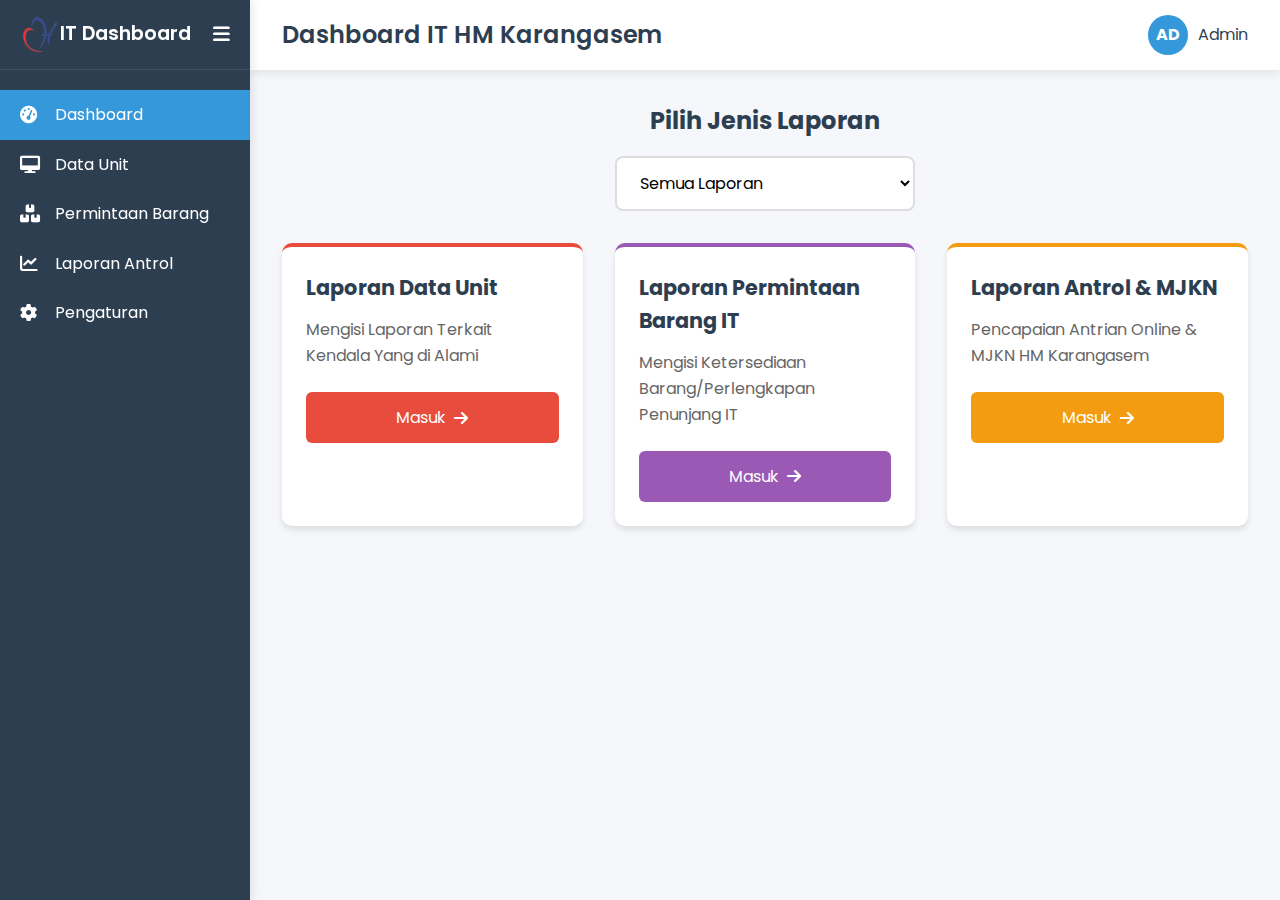
==== index.html @ a9769c3c "index.html" ====
<!DOCTYPE html>
<html lang="en">
<head>
    <meta charset="UTF-8">
    <meta name="viewport" content="width=device-width, initial-scale=1.0">
    <title>Dashboard Laporan IT</title>
    <link rel="stylesheet" href="style.css">
    <link rel="stylesheet" href="https://cdnjs.cloudflare.com/ajax/libs/font-awesome/6.0.0-beta3/css/all.min.css">
    <link href="https://fonts.googleapis.com/css2?family=Roboto+Mono:wght@300;400;500;700&family=Poppins:wght@300;400;500;600;700&display=swap" rel="stylesheet">
</head>
<body>
    <div class="app-container">
        <!-- Sidebar -->
        <aside class="sidebar">
            <div class="sidebar-header">
                <div style="display: flex; align-items: center;">
                    <img src="logo.png" alt="Logo" class="logo">
                    <span class="logo-text">IT Dashboard</span>
                </div>
                <button class="toggle-btn">
                    <i class="fas fa-bars"></i>
                </button>
            </div>
            
            <nav class="sidebar-menu">
                <a href="#" class="menu-item active">
                    <i class="fas fa-tachometer-alt menu-icon"></i>
                    <span class="menu-text">Dashboard</span>
                </a>
                <a href="#" class="menu-item">
                    <i class="fas fa-desktop menu-icon"></i>
                    <span class="menu-text">Data Unit</span>
                </a>
                <a href="#" class="menu-item">
                    <i class="fas fa-boxes menu-icon"></i>
                    <span class="menu-text">Permintaan Barang</span>
                </a>
                <a href="#" class="menu-item">
                    <i class="fas fa-chart-line menu-icon"></i>
                    <span class="menu-text">Laporan Antrol</span>
                </a>
                <a href="#" class="menu-item">
                    <i class="fas fa-cog menu-icon"></i>
                    <span class="menu-text">Pengaturan</span>
                </a>
            </nav>
        </aside>

        <!-- Main Content -->
        <div class="main-content">
            <header>
                <div class="header-title">Dashboard IT HM Karangasem</div>
                <div class="user-profile">
                    <div class="user-avatar">AD</div>
                    <span>Admin</span>
                </div>
            </header>

            <main>
                <section class="filter-section">
                    <h2>Pilih Jenis Laporan</h2>
                    <select id="reportType">
                        <option value="all">Semua Laporan</option>
                        <option value="hardware">Laporan Data Unit</option>
                        <option value="software">Laporan Permintaan Barang IT</option>
                        <option value="report">Laporan Pencapaian Antrol / MJKN</option>
                    </select>
                </section>

                <section class="report-container">
                    <div class="report-card hardware">
                        <h3>Laporan Data Unit</h3>
                        <p>Mengisi Laporan Terkait Kendala Yang di Alami</p>
                        <button>Masuk <i class="fas fa-arrow-right"></i></button>
                    </div>

                    <div class="report-card software">
                        <h3>Laporan Permintaan Barang IT</h3>
                        <p>Mengisi Ketersediaan Barang/Perlengkapan Penunjang IT</p>
                        <button>Masuk <i class="fas fa-arrow-right"></i></button>
                    </div>

                    <div class="report-card report">
                        <h3>Laporan Antrol & MJKN</h3>
                        <p>Pencapaian Antrian Online & MJKN HM Karangasem</p>
                        <button>Masuk <i class="fas fa-arrow-right"></i></button>
                    </div>
                </section>
            </main>
        </div>
    </div>
    </main>
    <script src="scripts.js"></script>
</body>
</html>
---- style.css ----
:root {
            --primary-color: #3498db;
            --secondary-color: #2ecc71;
            --dark-color: #2c3e50;
            --light-color: #ecf0f1;
            --hardware-color: #e74c3c;
            --software-color: #9b59b6;
            --report-color: #f39c12;
            --sidebar-width: 250px;
            --sidebar-collapsed-width: 80px;
            --header-height: 70px;
        }
        
        * {
            margin: 0;
            padding: 0;
            box-sizing: border-box;
        }
        
        body {
            font-family: 'Poppins', sans-serif;
            background-color: #f5f7fa;
            color: #333;
            line-height: 1.6;
            transition: all 0.3s ease;
        }
        
        .app-container {
            display: flex;
            min-height: 100vh;
        }
        
        /* Sidebar Styles */
        .sidebar {
            width: var(--sidebar-width);
            background: var(--dark-color);
            color: white;
            height: 100vh;
            position: fixed;
            transition: all 0.3s ease;
            z-index: 100;
            box-shadow: 2px 0 10px rgba(0, 0, 0, 0.1);
        }
        
        .sidebar-collapsed {
            width: var(--sidebar-collapsed-width);
        }
        
        .sidebar-header {
            height: var(--header-height);
            display: flex;
            align-items: center;
            justify-content: space-between;
            padding: 0 20px;
            border-bottom: 1px solid rgba(255, 255, 255, 0.1);
        }
        
        .logo {
            height: 40px;
            transition: all 0.3s ease;
        }
        
        .logo-collapsed {
            height: 30px;
        }
        
        .logo-text {
            font-size: 1.2rem;
            font-weight: 600;
            white-space: nowrap;
            opacity: 1;
            transition: opacity 0.3s ease;
        }
        
        .sidebar-collapsed .logo-text {
            opacity: 0;
            width: 0;
        }
        
        .toggle-btn {
            background: none;
            border: none;
            color: white;
            font-size: 1.2rem;
            cursor: pointer;
            transition: all 0.3s ease;
        }
        
        .toggle-btn:hover {
            color: var(--primary-color);
        }
        
        .sidebar-menu {
            padding: 20px 0;
        }
        
        .menu-item {
            display: flex;
            align-items: center;
            padding: 12px 20px;
            color: white;
            text-decoration: none;
            transition: all 0.3s ease;
            white-space: nowrap;
        }
        
        .menu-item:hover {
            background: rgba(255, 255, 255, 0.1);
        }
        
        .menu-item.active {
            background: var(--primary-color);
        }
        
        .menu-icon {
            margin-right: 15px;
            font-size: 1.1rem;
            min-width: 20px;
        }
        
        .sidebar-collapsed .menu-text {
            opacity: 0;
            width: 0;
        }
        
        .menu-text {
            transition: opacity 0.3s ease;
        }
        
        /* Main Content Styles */
        .main-content {
            flex: 1;
            margin-left: var(--sidebar-width);
            transition: all 0.3s ease;
        }
        
        .sidebar-collapsed + .main-content {
            margin-left: var(--sidebar-collapsed-width);
        }
        
        header {
            background-color: white;
            color: var(--dark-color);
            height: var(--header-height);
            padding: 0 2rem;
            display: flex;
            align-items: center;
            justify-content: space-between;
            box-shadow: 0 2px 10px rgba(0, 0, 0, 0.1);
            position: sticky;
            top: 0;
            z-index: 90;
        }
        
        .header-title {
            font-size: 1.5rem;
            font-weight: 600;
        }
        
        .user-profile {
            display: flex;
            align-items: center;
        }
        
        .user-avatar {
            width: 40px;
            height: 40px;
            border-radius: 50%;
            margin-right: 10px;
            background-color: var(--primary-color);
            color: white;
            display: flex;
            align-items: center;
            justify-content: center;
            font-weight: bold;
        }
        
        main {
            padding: 2rem;
        }
        
        .filter-section {
            margin-bottom: 2rem;
            text-align: center;
        }
        
        .filter-section h2 {
            margin-bottom: 1rem;
            color: var(--dark-color);
        }
        
        #reportType {
            padding: 0.8rem 1.2rem;
            border-radius: 8px;
            border: 2px solid #ddd;
            font-family: 'Poppins', sans-serif;
            font-size: 1rem;
            width: 100%;
            max-width: 300px;
            background-color: white;
            cursor: pointer;
            transition: all 0.3s ease;
        }
        
        #reportType:focus {
            outline: none;
            border-color: var(--primary-color);
            box-shadow: 0 0 0 3px rgba(52, 152, 219, 0.2);
        }
        
        .report-container {
            display: grid;
            grid-template-columns: repeat(auto-fill, minmax(300px, 1fr));
            gap: 2rem;
            margin-top: 2rem;
        }
        
        .report-card {
            background-color: white;
            border-radius: 10px;
            padding: 1.5rem;
            box-shadow: 0 4px 6px rgba(0, 0, 0, 0.1);
            transition: transform 0.3s ease, box-shadow 0.3s ease;
            border-top: 4px solid var(--primary-color);
        }
        
        .report-card:hover {
            transform: translateY(-5px);
            box-shadow: 0 10px 20px rgba(0, 0, 0, 0.1);
        }
        
        .report-card.hardware {
            border-top-color: var(--hardware-color);
        }
        
        .report-card.software {
            border-top-color: var(--software-color);
        }
        
        .report-card.report {
            border-top-color: var(--report-color);
        }
        
        .report-card h3 {
            font-size: 1.3rem;
            margin-bottom: 0.8rem;
            color: var(--dark-color);
        }
        
        .report-card p {
            margin-bottom: 1.5rem;
            color: #666;
        }
        
        .report-card button {
            background-color: var(--primary-color);
            color: white;
            border: none;
            padding: 0.8rem 1.5rem;
            border-radius: 6px;
            font-family: 'Poppins', sans-serif;
            font-size: 1rem;
            cursor: pointer;
            transition: background-color 0.3s ease;
            width: 100%;
            display: flex;
            align-items: center;
            justify-content: center;
        }
        
        .report-card button i {
            margin-left: 8px;
        }
        
        .report-card button:hover {
            background-color: #2980b9;
        }
        
        .hardware button {
            background-color: var(--hardware-color);
        }
        
        .hardware button:hover {
            background-color: #c0392b;
        }
        
        .software button {
            background-color: var(--software-color);
        }
        
        .software button:hover {
            background-color: #8e44ad;
        }
        
        .report button {
            background-color: var(--report-color);
        }
        
        .report button:hover {
            background-color: #e67e22;
        }
        
        @media (max-width: 768px) {
            .sidebar {
                transform: translateX(-100%);
            }
            
            .sidebar-collapsed {
                transform: translateX(0);
                width: 100%;
            }
            
            .main-content {
                margin-left: 0;
            }
            
            .sidebar-collapsed + .main-content {
                margin-left: 0;
            }
            
            .report-container {
                grid-template-columns: 1fr;
            }
        }
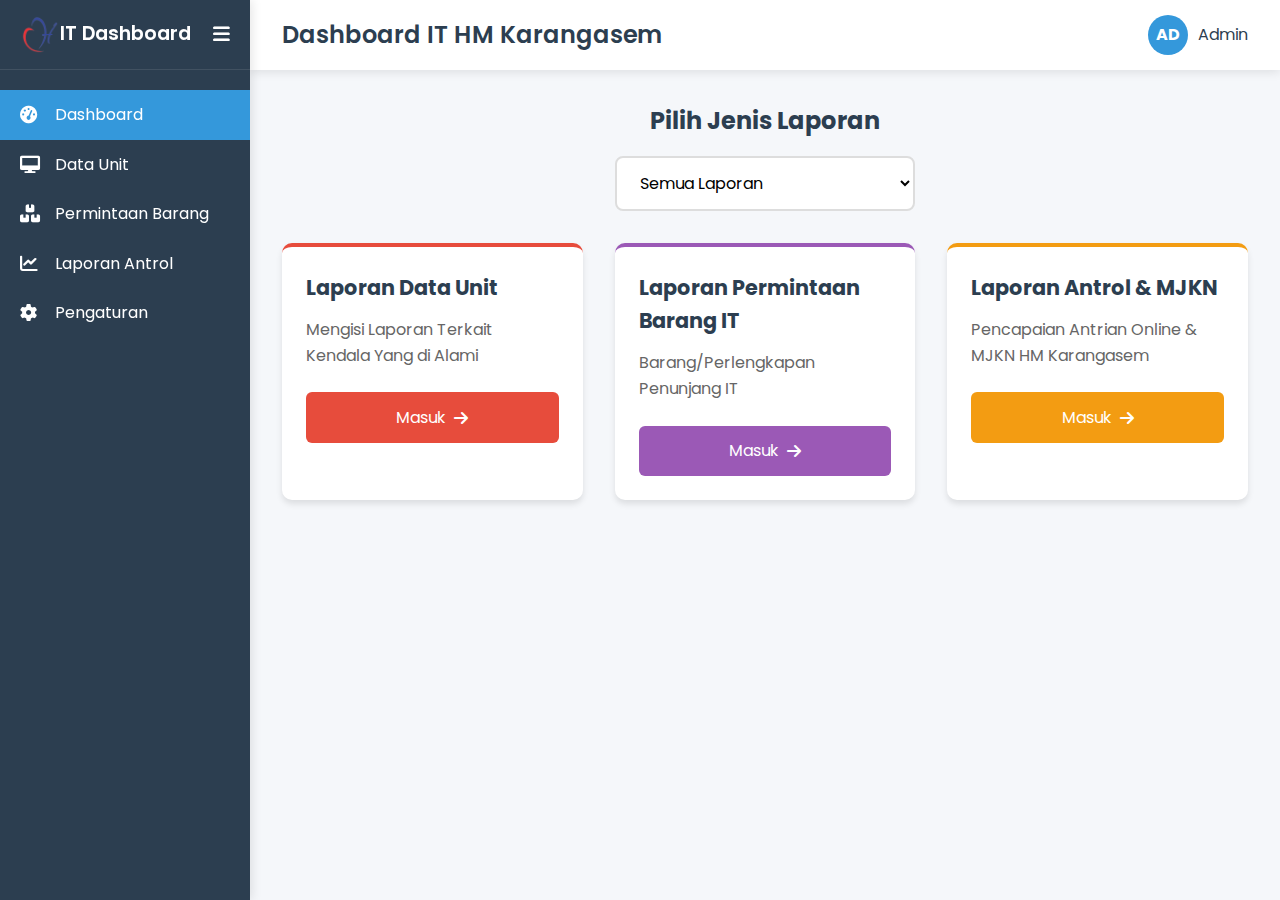
==== commit 0ee8be72: "index.html" ====
--- a/index.html
+++ b/index.html
@@ -76,7 +76,7 @@
 
                     <div class="report-card software">
                         <h3>Laporan Permintaan Barang IT</h3>
-                        <p>Mengisi Ketersediaan Barang/Perlengkapan Penunjang IT</p>
+                        <p>Barang/Perlengkapan Penunjang IT</p>
                         <button>Masuk <i class="fas fa-arrow-right"></i></button>
                     </div>
 
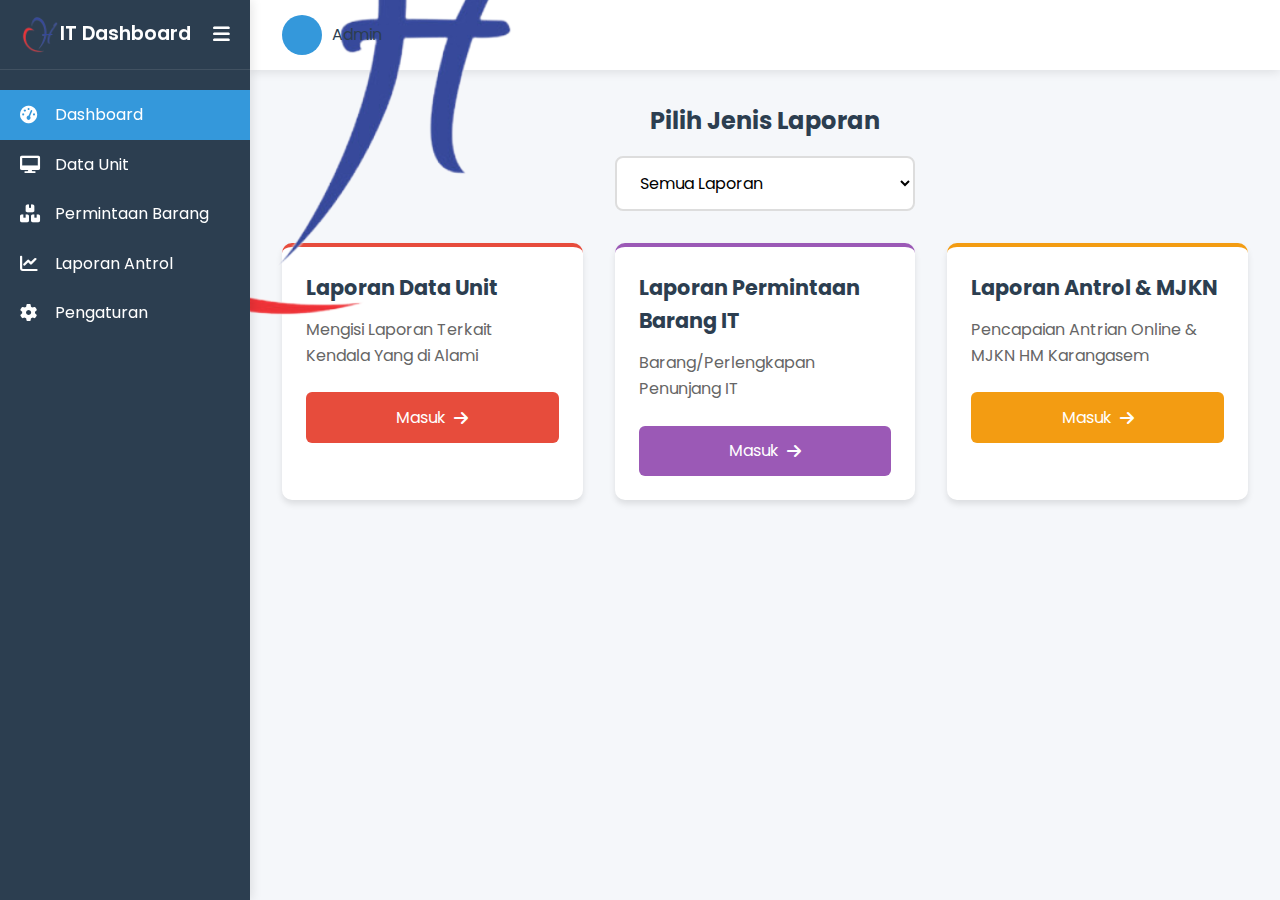
==== commit c11add79: "index.html" ====
--- a/index.html
+++ b/index.html
@@ -49,9 +49,10 @@
         <!-- Main Content -->
         <div class="main-content">
             <header>
-                <div class="header-title">Dashboard IT HM Karangasem</div>
                 <div class="user-profile">
-                    <div class="user-avatar">AD</div>
+                    <div class="user-avatar">
+                        <img src="logo.png" alt="Admin Avatar" onerror="this.src='dedi.jpg'">
+                    </div>
                     <span>Admin</span>
                 </div>
             </header>
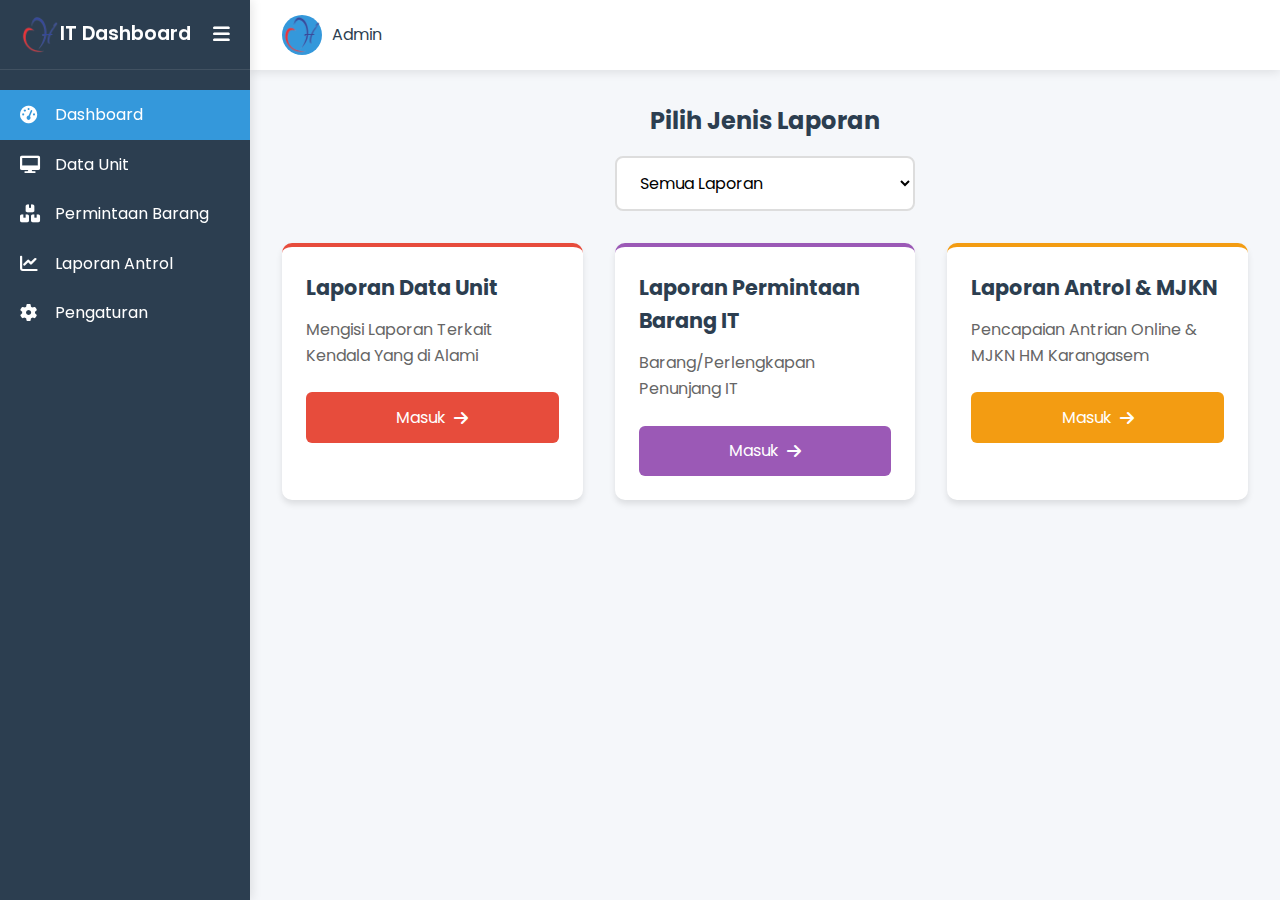
==== commit cfcf38cd: "index.html" ====
--- a/index.html
+++ b/index.html
@@ -51,7 +51,7 @@
             <header>
                 <div class="user-profile">
                     <div class="user-avatar">
-                        <img src="logo.png" alt="Admin Avatar" onerror="this.src='dedi.jpg'">
+                        <img src="logo.png" alt="Admin Avatar" onerror="this.src='dedi.jpg.jpg'">
                     </div>
                     <span>Admin</span>
                 </div>
--- a/style.css
+++ b/style.css
@@ -54,6 +54,8 @@
             padding: 0 20px;
             border-bottom: 1px solid rgba(255, 255, 255, 0.1);
         }
+
+       
         
         .logo {
             height: 40px;
@@ -174,7 +176,12 @@
             justify-content: center;
             font-weight: bold;
         }
-        
+
+        .user-avatar img {
+        width: 100%;
+        height: 100%;
+        object-fit: cover;
+        }
         main {
             padding: 2rem;
         }
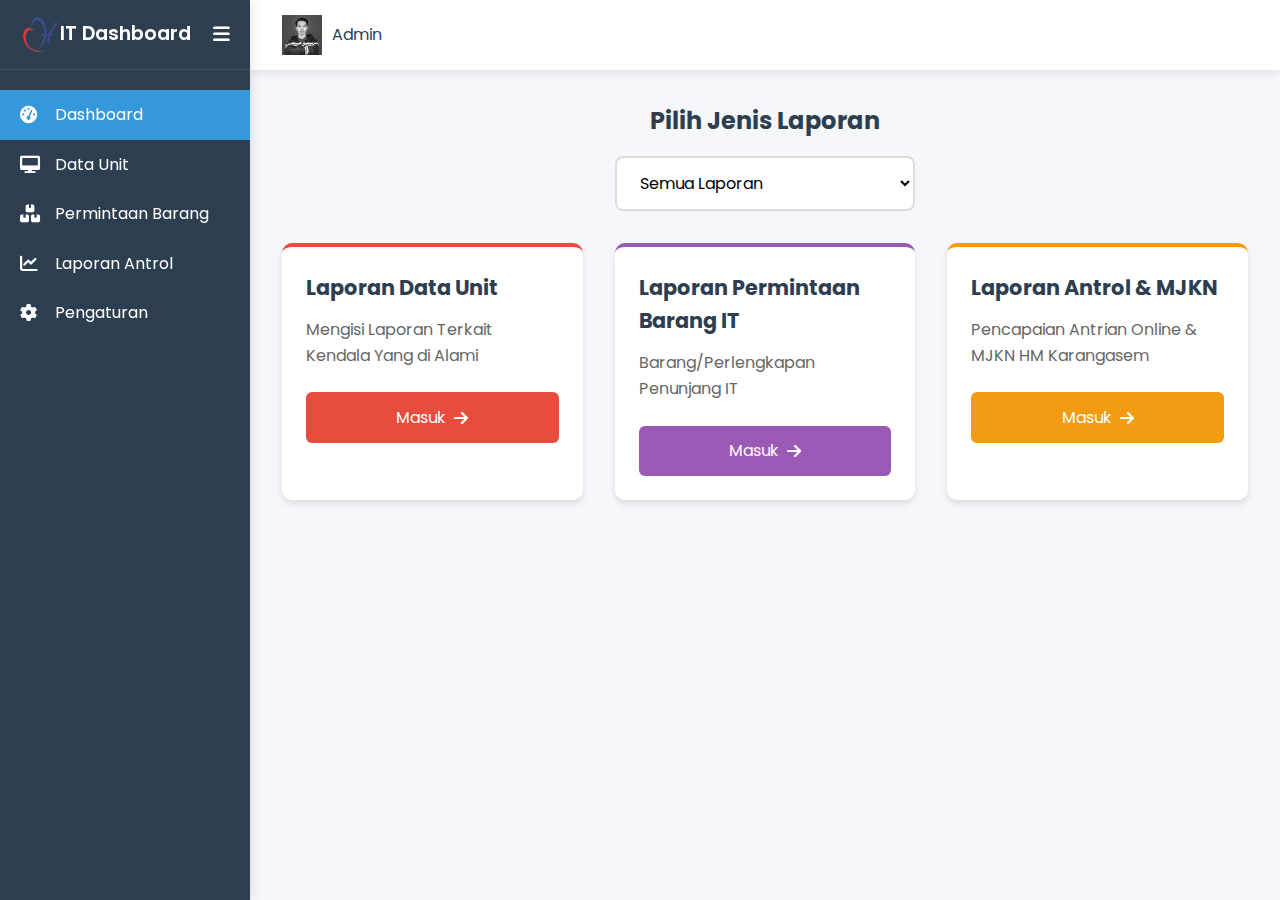
==== commit dc7d1961: "index.html" ====
--- a/index.html
+++ b/index.html
@@ -51,7 +51,7 @@
             <header>
                 <div class="user-profile">
                     <div class="user-avatar">
-                        <img src="logo.png" alt="Admin Avatar" onerror="this.src='dedi.jpg.jpg'">
+                        <img src="dedi.jpg.jpg" alt="Admin Avatar" onerror="this.src='default-avatar.png'">
                     </div>
                     <span>Admin</span>
                 </div>
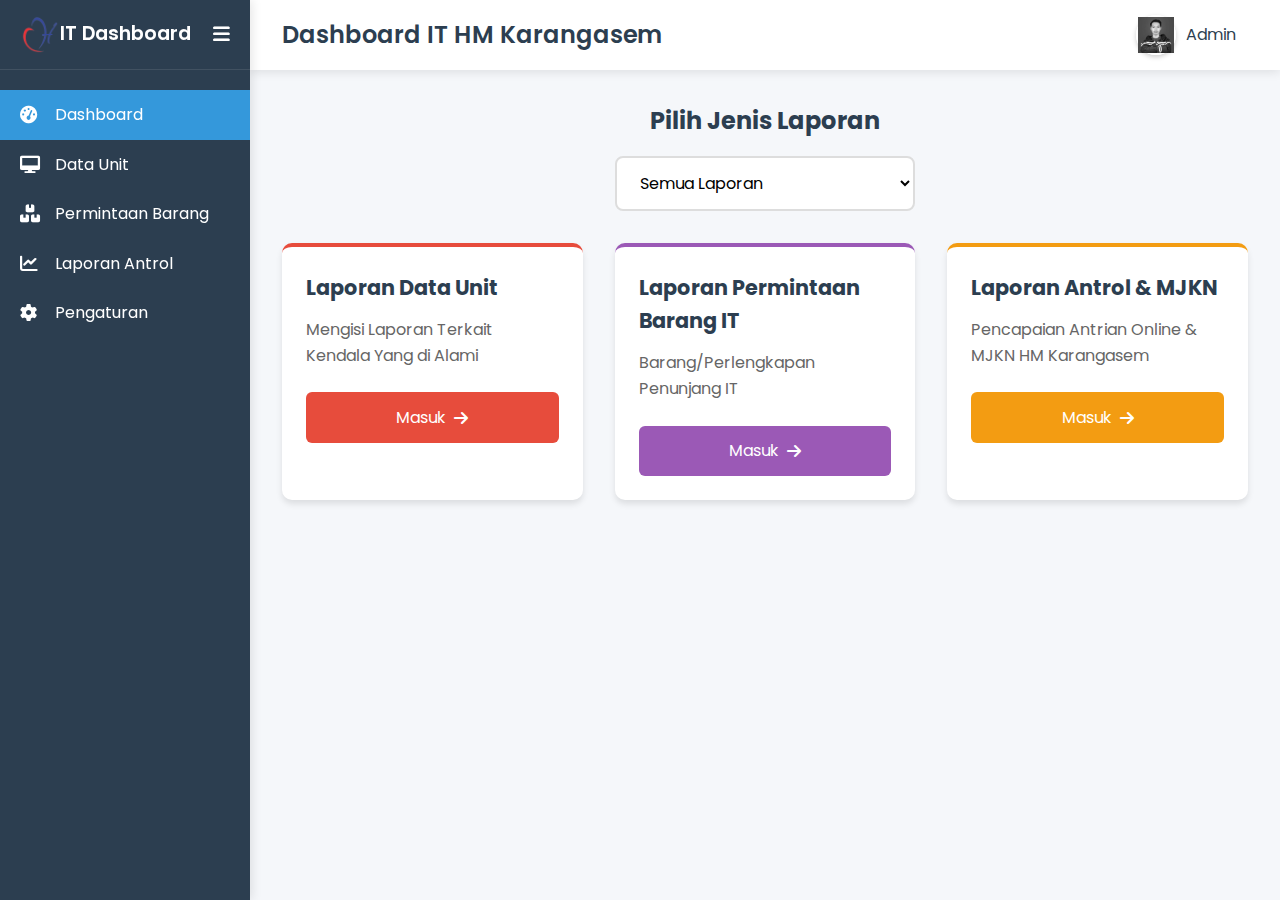
==== commit 3dae7855: "index.html" ====
--- a/index.html
+++ b/index.html
@@ -49,6 +49,7 @@
         <!-- Main Content -->
         <div class="main-content">
             <header>
+                <div class="header-title">Dashboard IT HM Karangasem</div>
                 <div class="user-profile">
                     <div class="user-avatar">
                         <img src="dedi.jpg.jpg" alt="Admin Avatar" onerror="this.src='default-avatar.png'">
--- a/style.css
+++ b/style.css
@@ -164,19 +164,43 @@
             align-items: center;
         }
         
-        .user-avatar {
-            width: 40px;
-            height: 40px;
-            border-radius: 50%;
-            margin-right: 10px;
-            background-color: var(--primary-color);
-            color: white;
-            display: flex;
-            align-items: center;
-            justify-content: center;
-            font-weight: bold;
-        }
+        .user-profile {
+        position: relative;
+        display: flex;
+        align-items: center;
+        gap: 10px;
+        cursor: pointer;
+        padding: 8px 12px;
+        border-radius: 30px;
+        transition: background-color 0.3s ease;
+    }
+    
+    .user-profile:hover {
+        background-color: rgba(0, 0, 0, 0.05);
+    }
 
+.user-avatar-container {
+    position: fixed;
+    top: 20px;
+    right: 20px;
+    z-index: 1000;
+}
+
+.user-avatar {
+    width: 40px;
+    height: 40px;
+    border-radius: 50%;
+    border: 2px solid white;
+    box-shadow: 0 2px 5px rgba(0,0,0,0.2);
+    object-fit: cover;
+    cursor: pointer;
+    transition: transform 0.3s ease;
+}
+
+.user-avatar:hover {
+    transform: scale(1.1);
+}
+    
         .user-avatar img {
         width: 100%;
         height: 100%;
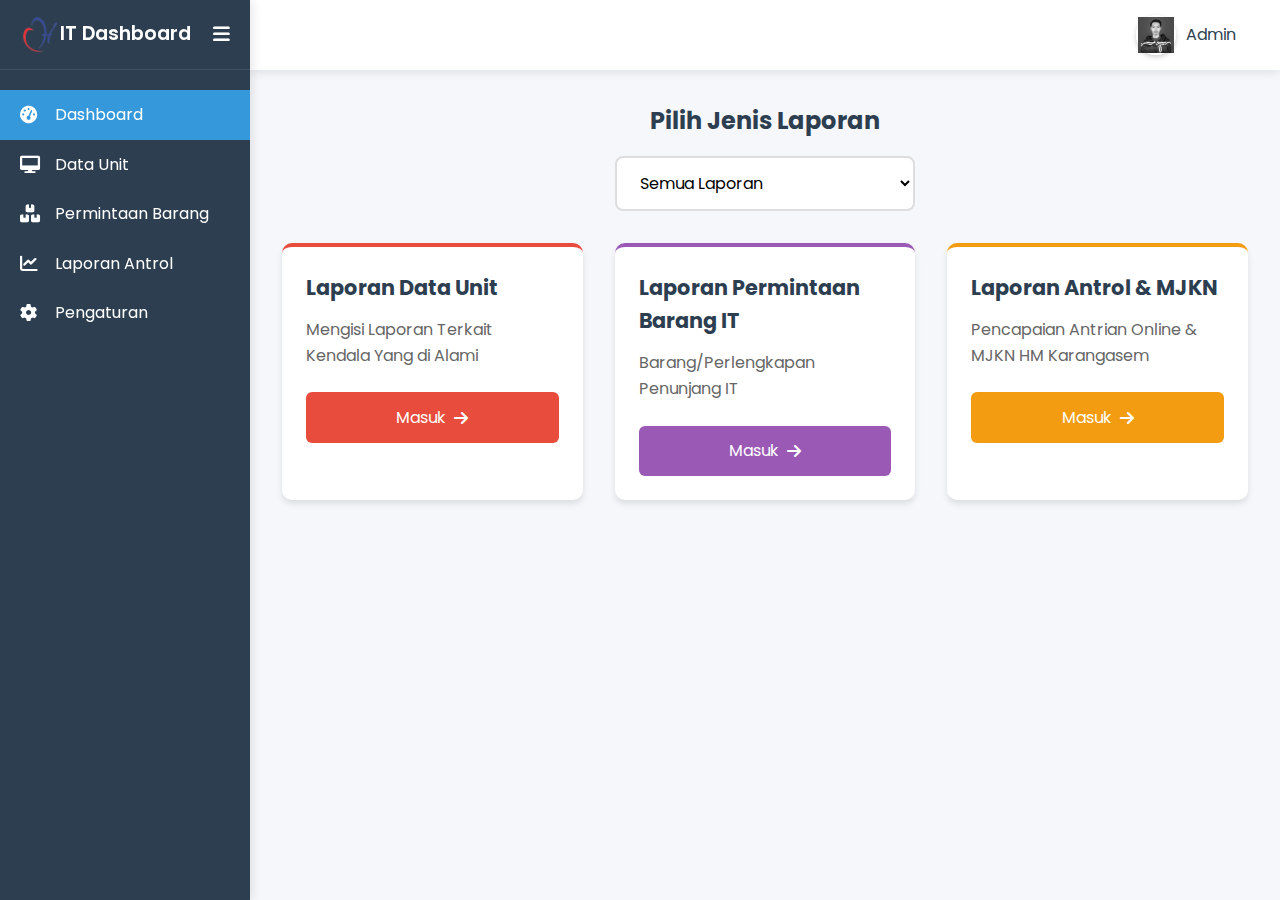
==== commit 5f54e9e1: "index.html" ====
--- a/index.html
+++ b/index.html
@@ -49,7 +49,7 @@
         <!-- Main Content -->
         <div class="main-content">
             <header>
-                <div class="header-title">Dashboard IT HM Karangasem</div>
+                <div class="header-title"></div>
                 <div class="user-profile">
                     <div class="user-avatar">
                         <img src="dedi.jpg.jpg" alt="Admin Avatar" onerror="this.src='default-avatar.png'">
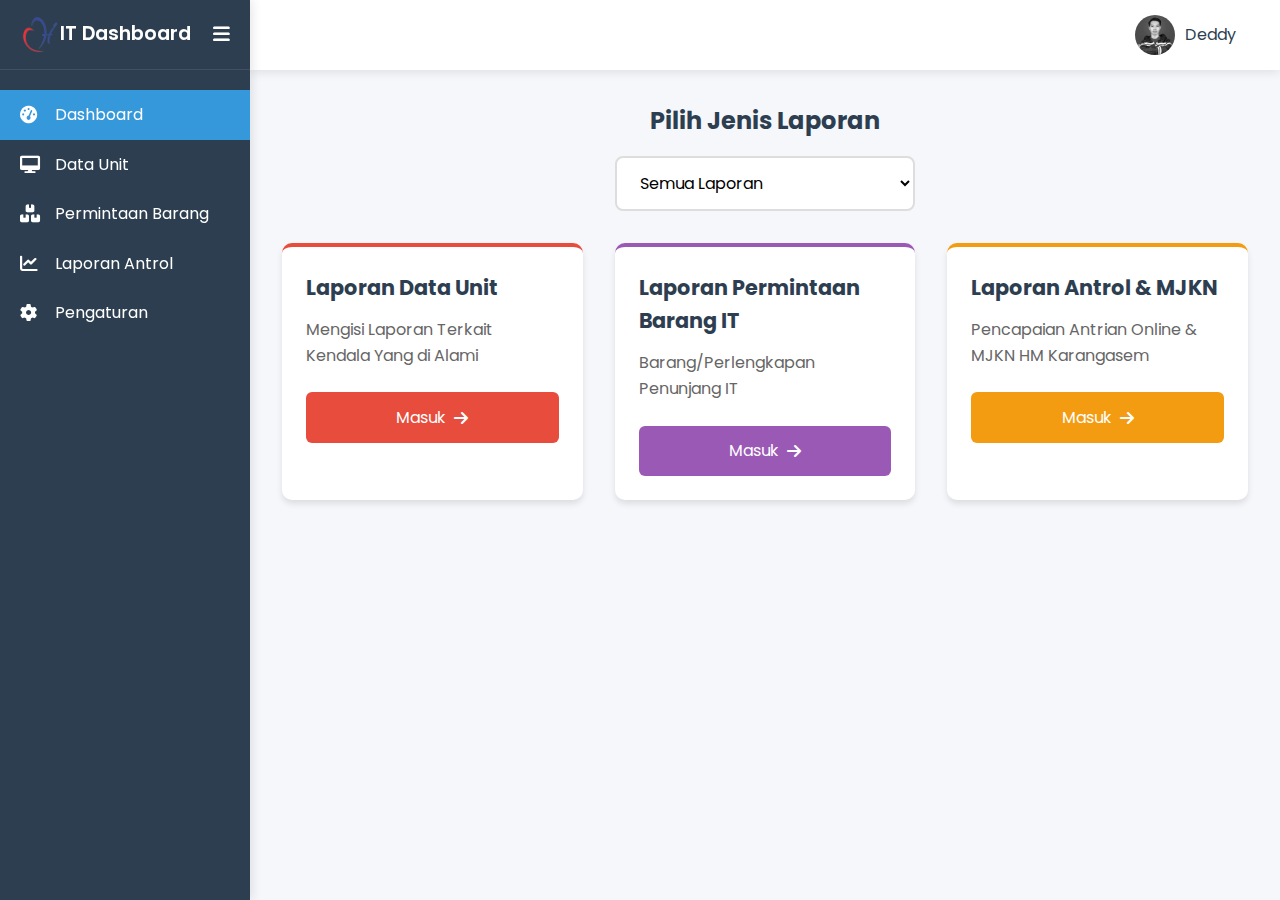
==== commit 9d5cc4ab: "index.html" ====
--- a/index.html
+++ b/index.html
@@ -54,7 +54,7 @@
                     <div class="user-avatar">
                         <img src="dedi.jpg.jpg" alt="Admin Avatar" onerror="this.src='default-avatar.png'">
                     </div>
-                    <span>Admin</span>
+                    <span>Deddy</span>
                 </div>
             </header>
 
--- a/style.css
+++ b/style.css
@@ -159,10 +159,6 @@
             font-weight: 600;
         }
         
-        .user-profile {
-            display: flex;
-            align-items: center;
-        }
         
         .user-profile {
         position: relative;
@@ -186,26 +182,31 @@
     z-index: 1000;
 }
 
+
+.user-profile {
+    display: flex;
+    align-items: center;
+    gap: 10px;
+}
+
 .user-avatar {
     width: 40px;
     height: 40px;
     border-radius: 50%;
-    border: 2px solid white;
-    box-shadow: 0 2px 5px rgba(0,0,0,0.2);
+    overflow: hidden;
+    background-color: #ccc;
+    display: flex;
+    align-items: center;
+    justify-content: center;
+}
+
+.user-avatar img {
+    width: 100%;
+    height: 100%;
     object-fit: cover;
-    cursor: pointer;
-    transition: transform 0.3s ease;
-}
-
-.user-avatar:hover {
-    transform: scale(1.1);
+    display: block;
 }
     
-        .user-avatar img {
-        width: 100%;
-        height: 100%;
-        object-fit: cover;
-        }
         main {
             padding: 2rem;
         }
